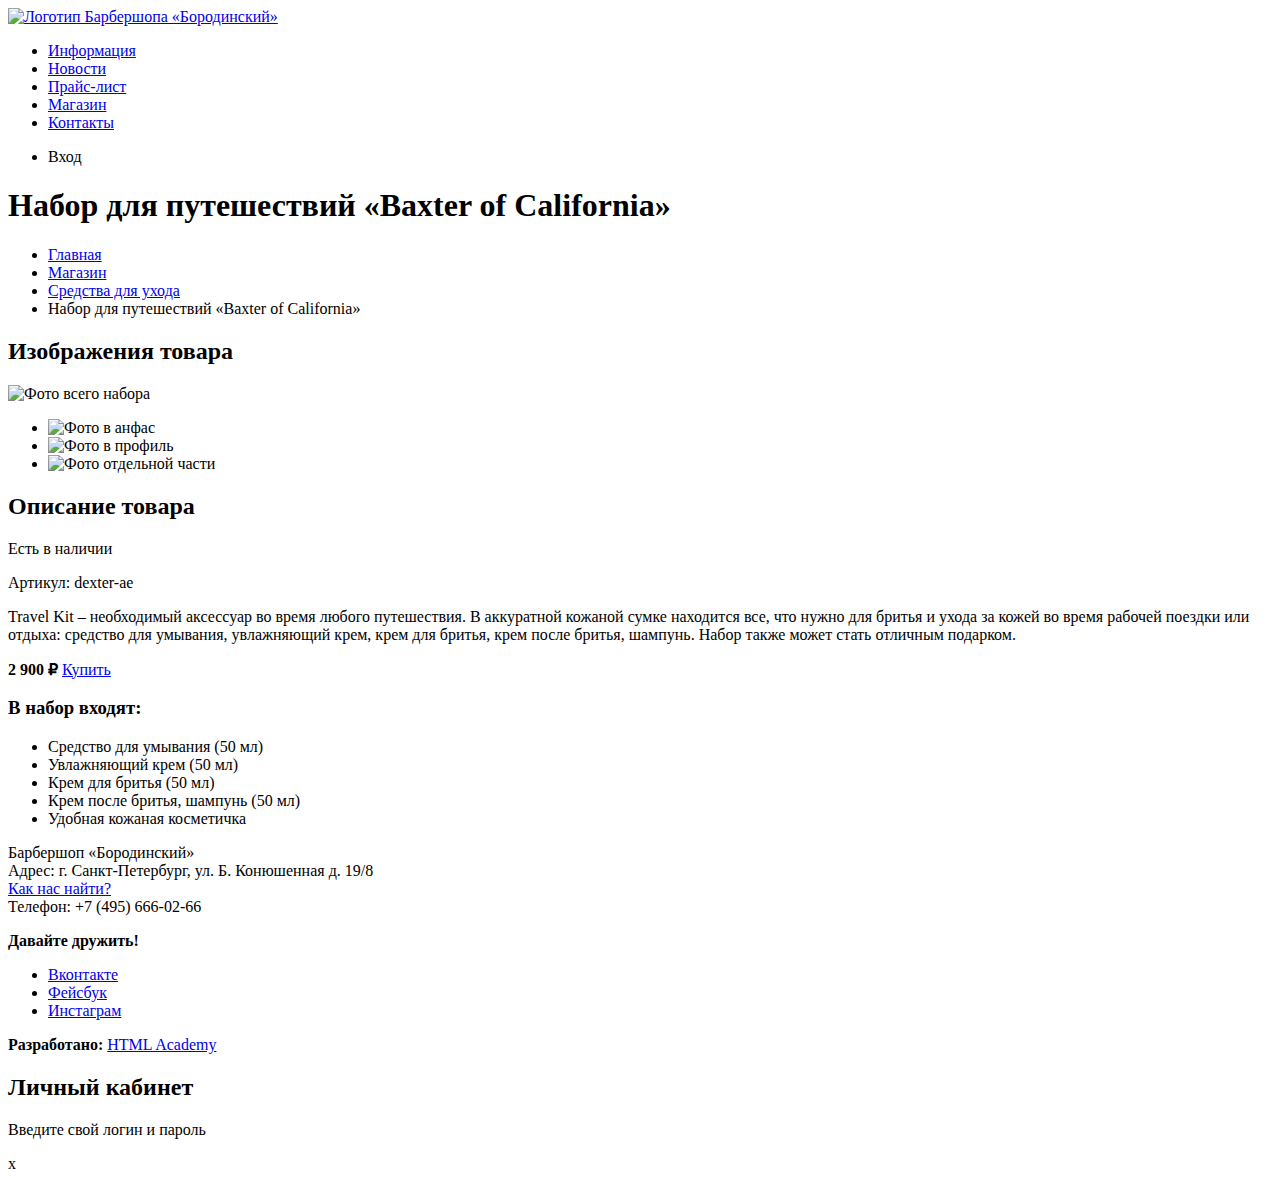
==== catalog-item.html @ e78800e5 "Создаем карточку товара" ====
<!DOCTYPE html>
<html lang="ru">
  <head>
    <meta charset="utf-8">
    <title>Набор для путешествий «Baxter of California</title>
  </head>
  <body>
    <header class="main-header">
      <nav class="main-navigation">
        <a class="main-header-logo" href="index.html">
          <img src="img/logo.svg" alt="Логотип Барбершопа «Бородинский»">
        </a>
        <ul class="site-navigation">
          <li><a href="info.html">Информация</a></li>
          <li><a href="news.html">Новости</a></li>
          <li><a href="price.html">Прайс-лист</a></li>
          <li class="site-navigation-current"><a href="catalog.html">Магазин</a></li>
          <li><a href="contacts.html">Контакты</a></li>
        </ul>
        <ul class="user-navigation">
          <li class="login-link">Вход</li>
        </ul>
      </nav>
    </header>
    <main class="container">
      <h1 class="page-title">Набор для путешествий «Baxter of California»</h1>
      <ul class="breadcrumbs">
        <li><a href="index.html">Главная</a></li>
        <li><a href="catalog.html">Магазин</a></li>
        <li><a href="#">Средства для ухода</a></li>
        <li class="breadcrumbs-current">Набор для путешествий «Baxter of California»</li>
      </ul>
      <section class="product-fotos">
        <h2 class="visually-hidden">Изображения товара</h2>
        <p class="product-foto-full">
          <img src="img/product-big.jpg" alt="Фото всего набора">
        </p>
        <ul class="product-photo-preview">
          <li><img src="img/product-small-1.jpg" alt="Фото в анфас"></li>
          <li><img src="img/product-small-2.jpg" alt="Фото в профиль"></li>
          <li><img src="img/product-small-3.jpg" alt="Фото отдельной части"></li>
        </ul>
      </section>
      <section class="product-info">
        <h2 class="visually-hiden">Описание товара</h2>
        <p class="product-availability">Есть в наличии</p>
        <p class="product-article">Артикул: dexter-ae</p>
        <p class="product-text">Travel Kit – необходимый аксессуар
         во время любого путешествия. В аккуратной кожаной сумке
         находится все, что нужно для бритья и ухода за кожей во
         время рабочей поездки или отдыха: средство для умывания,
         увлажняющий крем, крем для бритья, крем после бритья,
         шампунь. Набор также может стать отличным подарком.</p>
        <p class="product-price">
          <b>2 900 ₽</b>
          <a class="button" href="#">Купить</a>
        </p>
        <h3>В набор входят:</h3>
        <ul>
          <li>Средство для умывания (50 мл)</li>
          <li>Увлажняющий крем (50 мл)</li>
          <li>Крем для бритья (50 мл)</li>
          <li>Крем после бритья, шампунь (50 мл)</li>
          <li>Удобная кожаная косметичка</li>
        </ul>
      </section>
    </main>
    <footer class="main-footer">
      <p class="footer-contacts">
        Барбершоп «Бородинский»<br>
        Адрес: г. Санкт-Петербург, ул. Б. Конюшенная д. 19/8<br>
        <a href="map.html"> Как нас найти?</a><br>
        Телефон: +7 (495) 666-02-66
      </p>
      <div class="footer-social">
        <b>Давайте дружить!</b>
        <ul>
          <li><a class="social-button" href="#">Вконтакте</a></li>
          <li><a class="social-button" href="#">Фейсбук</a></li>
          <li><a class="social-button" href="#">Инстаграм</a></li>
        </ul>
      </div>
      <p class="footer-copyright">
        <b>Разработано:</b>
        <a class="button" href="https://htmlacademy.ru">HTML Academy</a>
      </p>
    </footer>

    <section class="modal modal-login">
      <h2>Личный кабинет</h2>
      <p>Введите свой логин и пароль</p>
      <!-- Здесь будет форма -->
      <span class="modal-close">x</span>
    </section>
  </body>
</html>
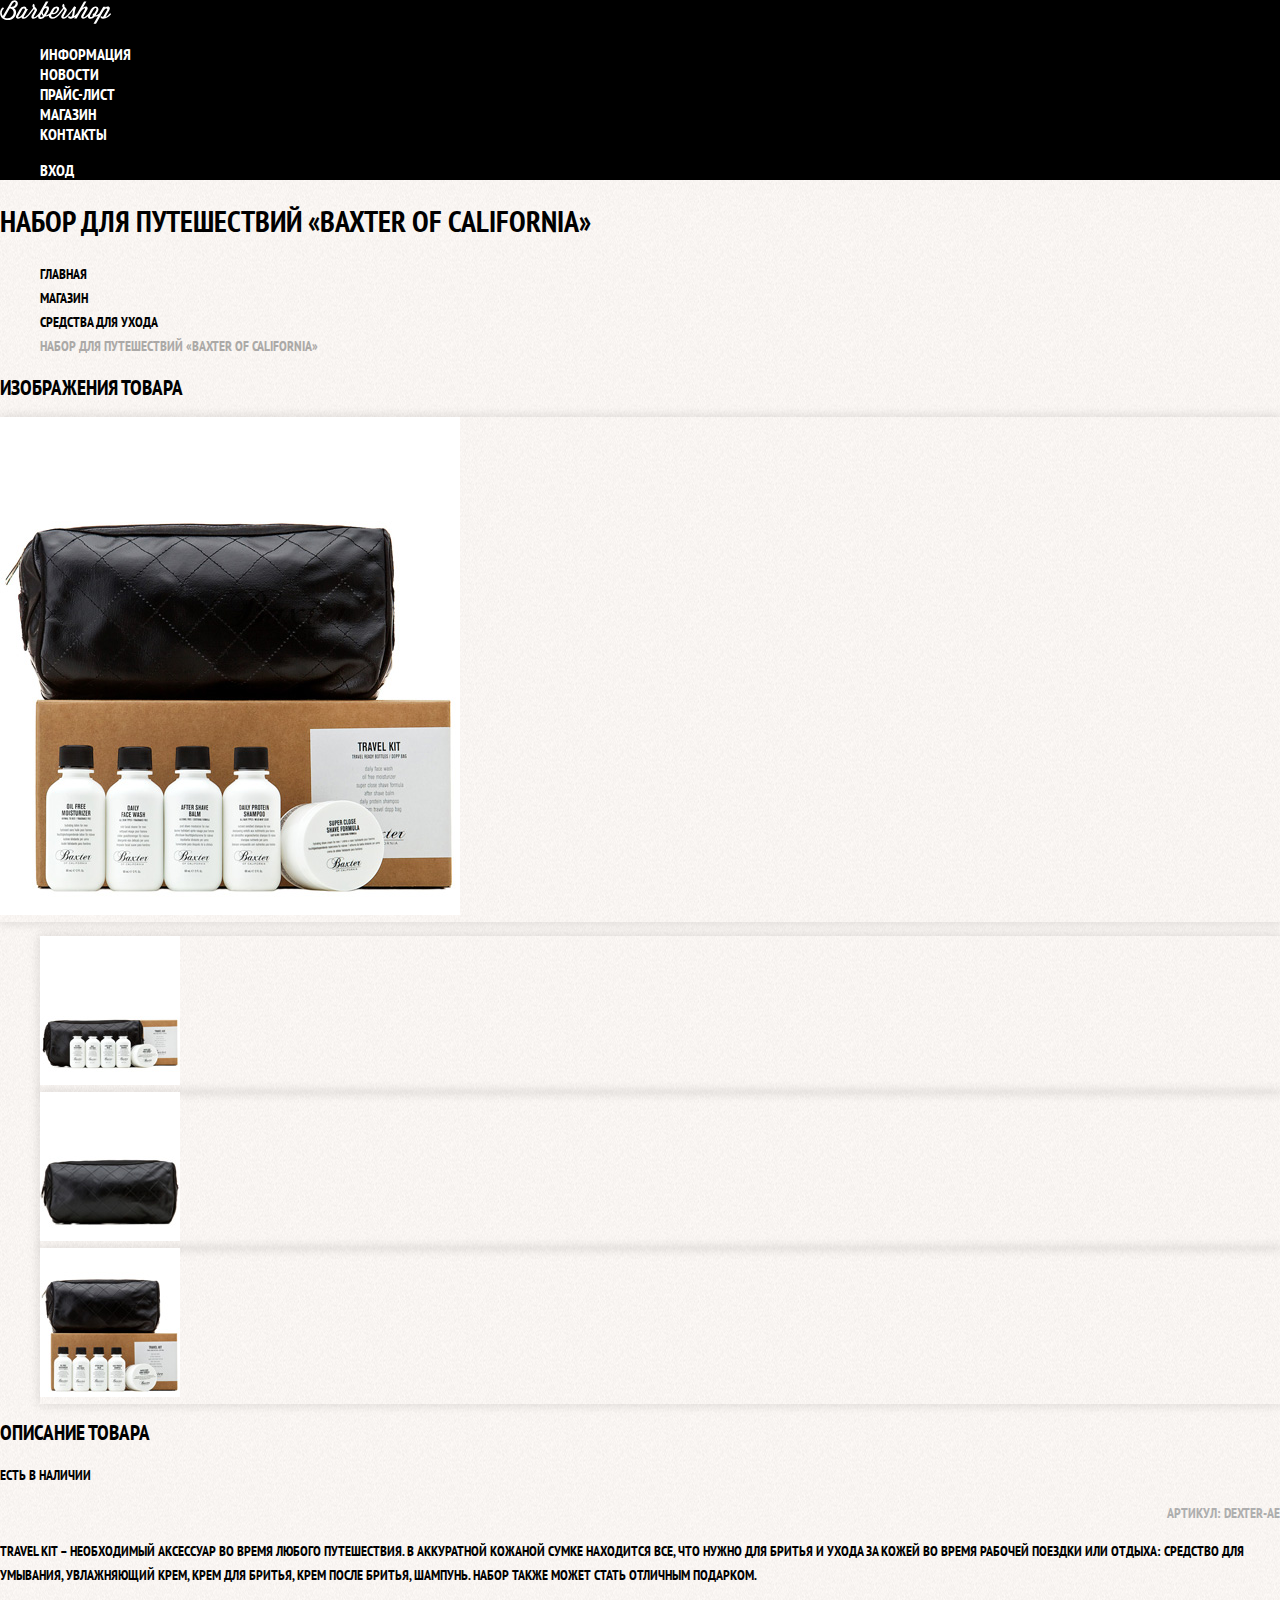
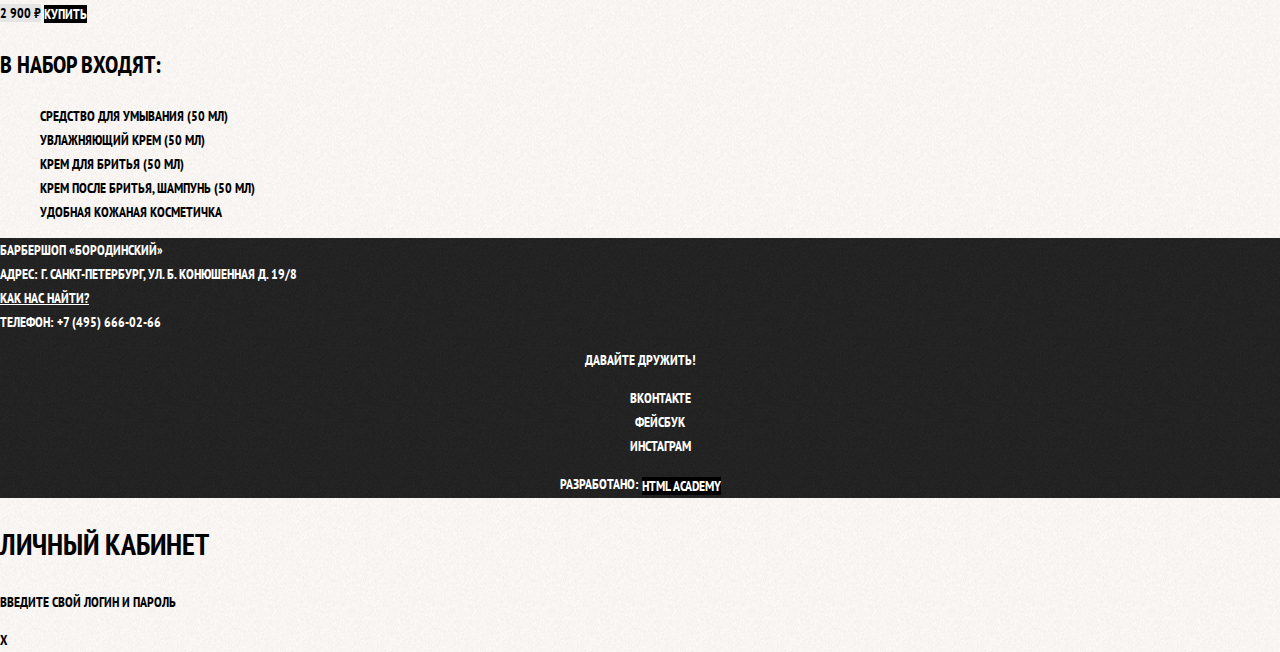
==== commit 32abb277: "Стилизация Главной, Каталога и Карточки товара" ====
--- a/catalog-item.html
+++ b/catalog-item.html
@@ -3,10 +3,15 @@
   <head>
     <meta charset="utf-8">
     <title>Набор для путешествий «Baxter of California</title>
+    <link href="https://fonts.googleapis.com/css?family=PT+Sans+Narrow:400,700&amp;subset=latin,cyrillic" rel="stylesheet">
+    <link href="css/normalize.css" rel="stylesheet">
+    <link href="css/style.css" rel="stylesheet">
   </head>
-  <body>
+
+  <body class="inner-page">
+
     <header class="main-header">
-      <nav class="main-navigation">
+      <nav  class="main-navigation">
         <a class="main-header-logo" href="index.html">
           <img src="img/logo.svg" alt="Логотип Барбершопа «Бородинский»">
         </a>
@@ -32,7 +37,7 @@
       </ul>
       <section class="product-fotos">
         <h2 class="visually-hidden">Изображения товара</h2>
-        <p class="product-foto-full">
+        <p class="product-photo-full">
           <img src="img/product-big.jpg" alt="Фото всего набора">
         </p>
         <ul class="product-photo-preview">
--- a/css/style.css
+++ b/css/style.css
@@ -0,0 +1,358 @@
+body {
+  margin: 0;
+  padding: 0;
+
+  font-family: "PT Sans Narrow", Arial, sans-serif;
+  font-size: 14px;
+  line-height: 24px;
+  font-weight: 700;
+  color: #ffffff;
+  text-transform: uppercase;
+
+  background-color: #000000;
+  background-image: url("../img/bg.jpg");
+  background-position: top center;
+  background-repeat: no-repeat;
+}
+
+/* Стили каталога */
+.inner-page {
+  color: #000000;
+
+  background-color: #f9f6f3;
+  background-image: url("../img/pattern-light.jpg");
+  background-position: 0 0;
+  background-repeat: repeat;
+}
+
+a {
+  text-decoration: none;
+}
+
+.button {
+  font: inherit;
+
+  text-align: center;
+  color: #ffffff;
+  vertical-align: middle;
+  text-transform: uppercase;
+
+  background-color: #000000;
+  border: none;
+}
+
+.button:hover,
+.button:focus,
+.button:active {
+  background-color: #663d15;
+}
+
+.main-navigation {
+  font-size: 16px;
+  line-height: 20px;
+  color: #ffffff;
+
+  background-color: #000000;
+}
+
+.site-navigation,
+.user-navigation {
+  list-style: none;
+}
+
+.site-navigation a,
+.user-navigation a {
+  color: #ffffff;
+}
+
+.site-navigation a:hover,
+.site-navigation a:focus,
+.user-navigation a:hover,
+.user-navigation a:focus {
+  background-color: #242424;
+}
+
+.features-list {
+  list-style: none;
+}
+
+.feature-item {
+  text-align: center;
+}
+
+.feature-item h3 {
+  font-size: 30px;
+  line-height: 42px;
+}
+
+.index-columns {
+  color: #000000;
+
+  background-color: f8f5f2;
+  background-image: url("../img/pattern-light.jpg");
+  background-position: 0 0;
+  background-repeat: repeat;
+}
+
+.index-columns h2 {
+  font-size: 30px;
+  line-height: 42px;
+}
+
+.news-list {
+  list-style: none;
+}
+
+.news-item time {
+  text-transform: none;
+}
+
+.gallery-content {
+  background-color: #cccccc;
+  border: 7px solid #ffffff;
+}
+
+.appointment-item input {
+  font: inherit;
+
+  background-color: transparent;
+  border: 2px solid #000000;
+}
+
+.appointment-item input:focus {
+  border-color: #663d15;
+}
+/* Стили каталога */
+.page-title {
+  font-size: 30px;
+  line-height: 42px;
+}
+/* Стили каталога */
+.breadcrumbs {
+  list-style: none;
+}
+/* Стили каталога */
+.breadcrumbs a {
+  color: #000000;
+}
+/* Стили каталога */
+.breadcrumbs a:hover,
+.breadcrumbs a:focus {
+  text-decoration: underline;
+}
+/* Стили каталога */
+.breadcrumbs-current {
+  color: #aba9a7;
+}
+/* Стили каталога */
+.filter fieldset {
+  border: none;
+}
+/* Стили каталога */
+.filter legend {
+  font-size: 24px;
+  line-height: 30px;
+}
+/* Стили каталога */
+.filter ul {
+  list-style: none;
+  line-height: 18px;
+}
+/* Стили каталога */
+.filter-input:hover + label,
+.filter-input:focus + label {
+  color: #663d15;
+}
+/* Стили каталога */
+.filter-input:disabled + label {
+  color: #000000;
+
+  opacity: 0.5;
+}
+/* Стили каталога */
+.catalog-list {
+  list-style: none;
+}
+/* Стили каталога */
+.catalog-item {
+  background-color: #f8f8f8;
+  box-shadow: 0 0 10px rgba(0, 0, 0, 0.1);
+}
+/* Стили каталога */
+.catalog-item:hover {
+  box-shadow: 0 0 10px rgba(0, 0, 0, 0.2);
+}
+/* Стили каталога */
+.catalog-item a {
+  color: #000000;
+}
+/* Стили каталога */
+.catalog-item h3 {
+  font-size: 14px;
+  line-height: 18px;
+}
+/* Стили каталога */
+.catalog-category {
+  text-transform: none;
+}
+/* Стили каталога */
+.catalog-item-price b {
+  font-size: 14px;
+  line-height: 20px;
+  text-align: center;
+
+  background-color: #e5e5e5;
+}
+/* Стили каталога */
+.catalog-item-price .button {
+  line-height: 20px;
+  color: #ffffff;
+}
+/* Стили каталога */
+.pagination-list {
+  list-style: none;
+}
+/* Стили каталога */
+.pagination-item a {
+  color: #ffffff;
+
+  background-color: #000000;
+}
+/* Стили каталога */
+.pagination-item a:hover,
+.pagination-item a:focus,
+.pagination-item a:active {
+  background-color: #663d15;
+}
+/* Стили каталога */
+.pagination-item-current a{
+  color: #000000;
+
+  background-color: #ffffff;
+}
+/* Стили каталога */
+.pagination-item-current a:hover,
+.pagination-item-current a:focus,
+.pagination-item-current a:active {
+  color: #000000;
+
+  background-color: #ffffff;
+}
+/* Стили карточки товара */
+.product-photo-preview {
+  list-style: none;
+}
+/* Стили карточки товара */
+.product-photo-preview li {
+  box-shadow: 0 0 10px 2px rgba(0, 0, 0, 0.1);
+}
+/* Стили карточки товара */
+.product-photo-full {
+  box-shadow: 0 0 10px 2px rgba(0, 0, 0, 0.1);
+}
+/* Стили карточки товара */
+.product-article {
+  text-align: right;
+  color: #aeaeae;
+}
+/* Стили карточки товара */
+.product-price b {
+  line-height: 20px;
+  text-align: center;
+
+  background-color: #e5e5e5;
+}
+/* Стили карточки товара */
+.product-info h3 {
+  font-size: 24px;
+  line-height: 30px;
+}
+/* Стили карточки товара */
+.product-info ul {
+  list-style: none;
+}
+
+.main-footer {
+  color: #ffffff;
+
+  background-color: #212121;
+  background-image: url("../img/pattern-dark.jpg");
+  background-position: 0 0;
+  background-repeat: repeat;
+}
+
+.footer-contacts a {
+  color: #ffffff;
+  text-decoration: underline;
+}
+
+.footer-contacts a:hover,
+.footer-contacts a:focus {
+  text-decoration: none;
+}
+
+.footer-social {
+  text-align: center;
+}
+
+.footer-social ul {
+  list-style: none;
+}
+
+.social-button {
+  color: #ffffff;
+}
+
+.footer-copyright {
+  text-align: center;
+}
+
+.footer-copyright .button:hover,
+.footer-copyright .button:focus {
+  color: #000000;
+
+  background-color: #ffffff;
+}
+
+.modal {
+  color: #000000;
+
+  background-color: #f8f3f0;
+  background-image: url("../img/pattern-light.jpg");
+  background-position: 0 0;
+  background-repeat: repeat;
+}
+
+.modal h2 {
+  font-size: 30px;
+  line-height: 42px;
+}
+
+.login-form input[type="text"],
+.login-form input[type="password"] {
+  font: inherit;
+  color: #000000;
+  text-transform: uppercase;
+
+  background-color: #f9f6f3;
+  border: 2px solid #000000;
+}
+
+.login-form input:focus {
+  border-color: #663d15;
+}
+
+.login-checkbox:hover,
+.login-checkbox:focus {
+  color: #663d15;
+}
+
+.restore {
+  color: #000000;
+  text-decoration: underline;
+}
+
+.restore:hover,
+.restore:focus {
+  text-decoration: none;
+}
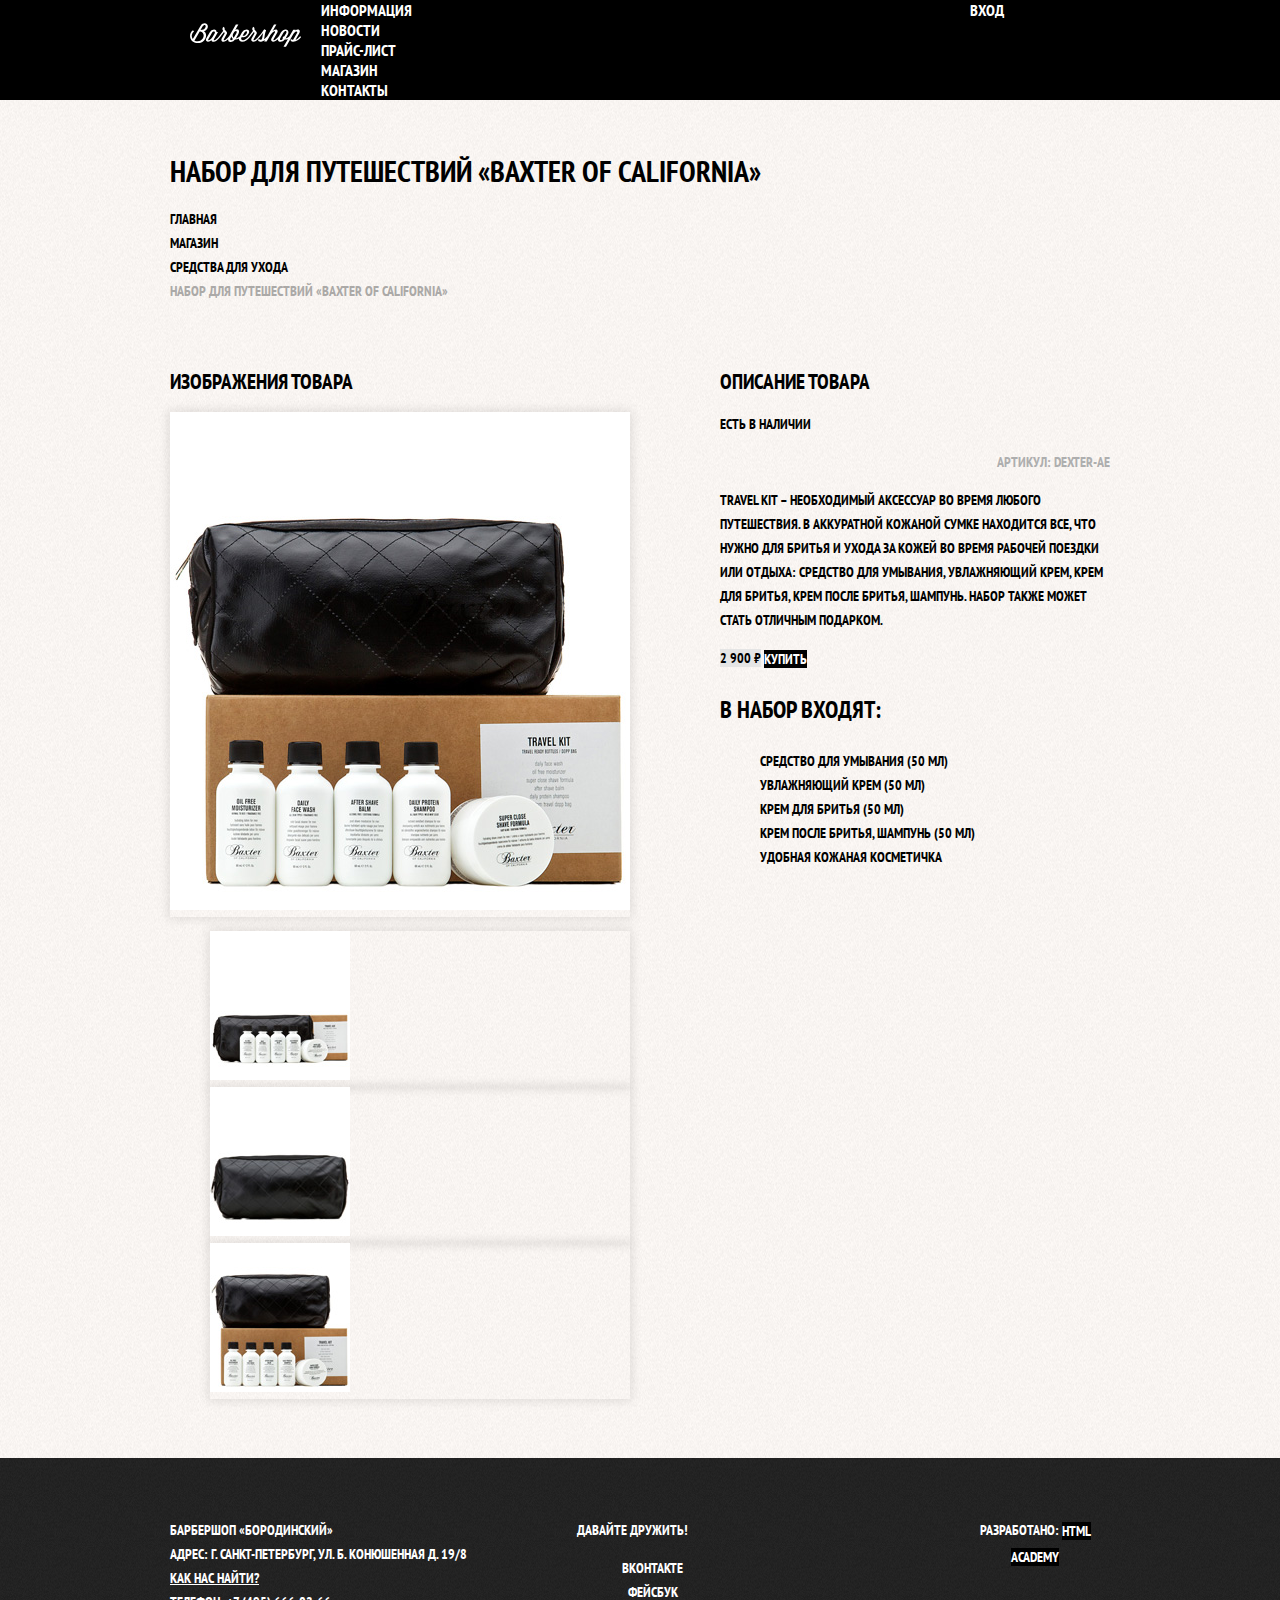
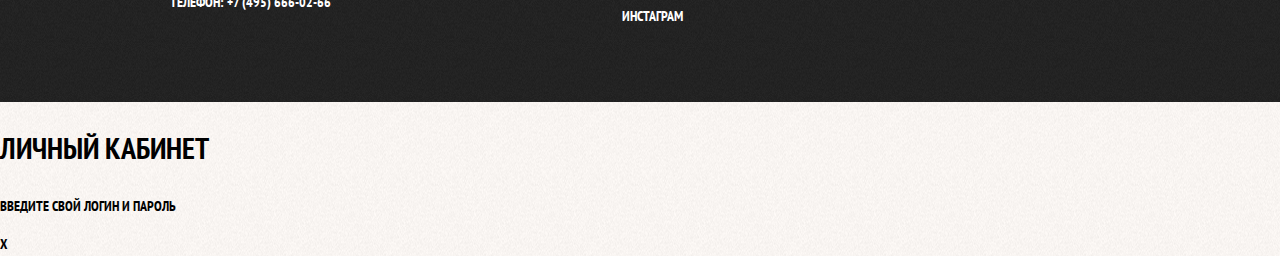
==== commit d020b280: "Сетка барбершоп" ====
--- a/catalog-item.html
+++ b/catalog-item.html
@@ -11,9 +11,9 @@
   <body class="inner-page">
 
     <header class="main-header">
-      <nav  class="main-navigation">
+      <nav  class="main-navigation container">
         <a class="main-header-logo" href="index.html">
-          <img src="img/logo.svg" alt="Логотип Барбершопа «Бородинский»">
+          <img src="img/logo.svg" width="111" height="24" alt="Логотип Барбершопа «Бородинский»">
         </a>
         <ul class="site-navigation">
           <li><a href="info.html">Информация</a></li>
@@ -27,6 +27,7 @@
         </ul>
       </nav>
     </header>
+
     <main class="container">
       <h1 class="page-title">Набор для путешествий «Baxter of California»</h1>
       <ul class="breadcrumbs">
@@ -35,60 +36,64 @@
         <li><a href="#">Средства для ухода</a></li>
         <li class="breadcrumbs-current">Набор для путешествий «Baxter of California»</li>
       </ul>
-      <section class="product-fotos">
-        <h2 class="visually-hidden">Изображения товара</h2>
-        <p class="product-photo-full">
-          <img src="img/product-big.jpg" alt="Фото всего набора">
-        </p>
-        <ul class="product-photo-preview">
-          <li><img src="img/product-small-1.jpg" alt="Фото в анфас"></li>
-          <li><img src="img/product-small-2.jpg" alt="Фото в профиль"></li>
-          <li><img src="img/product-small-3.jpg" alt="Фото отдельной части"></li>
-        </ul>
-      </section>
-      <section class="product-info">
-        <h2 class="visually-hiden">Описание товара</h2>
-        <p class="product-availability">Есть в наличии</p>
-        <p class="product-article">Артикул: dexter-ae</p>
-        <p class="product-text">Travel Kit – необходимый аксессуар
-         во время любого путешествия. В аккуратной кожаной сумке
-         находится все, что нужно для бритья и ухода за кожей во
-         время рабочей поездки или отдыха: средство для умывания,
-         увлажняющий крем, крем для бритья, крем после бритья,
-         шампунь. Набор также может стать отличным подарком.</p>
-        <p class="product-price">
-          <b>2 900 ₽</b>
-          <a class="button" href="#">Купить</a>
-        </p>
-        <h3>В набор входят:</h3>
-        <ul>
-          <li>Средство для умывания (50 мл)</li>
-          <li>Увлажняющий крем (50 мл)</li>
-          <li>Крем для бритья (50 мл)</li>
-          <li>Крем после бритья, шампунь (50 мл)</li>
-          <li>Удобная кожаная косметичка</li>
-        </ul>
+      <div class="catalog-columns">
+        <section class="product-photos">
+          <h2 class="visually-hidden">Изображения товара</h2>
+          <p class="product-photo-full">
+            <img src="img/product-big.jpg" width="460" height="498" alt="Фото всего набора">
+          </p>
+          <ul class="product-photo-preview">
+            <li><img src="img/product-small-1.jpg" width="140" height="149" alt="Фото в анфас"></li>
+            <li><img src="img/product-small-2.jpg" width="140" height="149" alt="Фото в профиль"></li>
+            <li><img src="img/product-small-3.jpg" width="140" height="149" alt="Фото отдельной части"></li>
+          </ul>
+        </section>
+        <section class="product-info">
+          <h2 class="visually-hiden">Описание товара</h2>
+          <p class="product-availability">Есть в наличии</p>
+          <p class="product-article">Артикул: dexter-ae</p>
+          <p class="product-text">Travel Kit – необходимый аксессуар
+           во время любого путешествия. В аккуратной кожаной сумке
+           находится все, что нужно для бритья и ухода за кожей во
+           время рабочей поездки или отдыха: средство для умывания,
+           увлажняющий крем, крем для бритья, крем после бритья,
+           шампунь. Набор также может стать отличным подарком.</p>
+          <p class="product-price">
+            <b>2 900 ₽</b>
+            <a class="button" href="#">Купить</a>
+          </p>
+          <h3>В набор входят:</h3>
+          <ul>
+            <li>Средство для умывания (50 мл)</li>
+            <li>Увлажняющий крем (50 мл)</li>
+            <li>Крем для бритья (50 мл)</li>
+            <li>Крем после бритья, шампунь (50 мл)</li>
+            <li>Удобная кожаная косметичка</li>
+          </ul>
+        </div>
       </section>
     </main>
     <footer class="main-footer">
-      <p class="footer-contacts">
-        Барбершоп «Бородинский»<br>
-        Адрес: г. Санкт-Петербург, ул. Б. Конюшенная д. 19/8<br>
-        <a href="map.html"> Как нас найти?</a><br>
-        Телефон: +7 (495) 666-02-66
-      </p>
-      <div class="footer-social">
-        <b>Давайте дружить!</b>
-        <ul>
-          <li><a class="social-button" href="#">Вконтакте</a></li>
-          <li><a class="social-button" href="#">Фейсбук</a></li>
-          <li><a class="social-button" href="#">Инстаграм</a></li>
-        </ul>
+      <div class="container">
+        <p class="footer-contacts">
+          Барбершоп «Бородинский»<br>
+          Адрес: г. Санкт-Петербург, ул. Б. Конюшенная д. 19/8<br>
+          <a href="map.html"> Как нас найти?</a><br>
+          Телефон: +7 (495) 666-02-66
+        </p>
+        <div class="footer-social">
+          <b>Давайте дружить!</b>
+          <ul>
+            <li><a class="social-button" href="#">Вконтакте</a></li>
+            <li><a class="social-button" href="#">Фейсбук</a></li>
+            <li><a class="social-button" href="#">Инстаграм</a></li>
+          </ul>
+        </div>
+        <p class="footer-copyright">
+          <b>Разработано:</b>
+          <a class="button" href="https://htmlacademy.ru">HTML Academy</a>
+        </p>
       </div>
-      <p class="footer-copyright">
-        <b>Разработано:</b>
-        <a class="button" href="https://htmlacademy.ru">HTML Academy</a>
-      </p>
     </footer>
 
     <section class="modal modal-login">
--- a/css/style.css
+++ b/css/style.css
@@ -15,6 +15,7 @@
   background-repeat: no-repeat;
 }
 
+
 /* Стили каталога */
 .inner-page {
   color: #000000;
@@ -25,6 +26,16 @@
   background-repeat: repeat;
 }
 
+.main-header {
+  margin-bottom: 75px;
+}
+
+.inner-page .main-header {
+  margin-bottom: 50px;
+
+  background-color: #000000;
+}
+
 a {
   text-decoration: none;
 }
@@ -48,16 +59,66 @@
 }
 
 .main-navigation {
+  display: flex;
+  flex-direction: column;
+  align-items: center;
+
   font-size: 16px;
   line-height: 20px;
   color: #ffffff;
 
+  background-color: transparent;
+}
+
+.inner-page .main-navigation {
+  display: flex;
+  align-items: flex-start;
+  flex-direction: row;
+}
+
+.main-header-logo {
+  order: 2;
+  width: 368px;
+  height: 153px;
+}
+
+.inner-page .main-header-logo {
+  order: 0;
+
+  width: 111px;
+  height: 24px;
+  padding: 23px 20px;
+}
+
+.main-navigation-wrapper {
+  width: 100%;
+  margin-bottom: 60px;
+
   background-color: #000000;
+}
+
+.main-navigation-wrapper .container {
+  display: flex;
+  justify-content: space-between;
 }
 
 .site-navigation,
 .user-navigation {
   list-style: none;
+  margin: 0;
+  padding: 0;
+}
+
+.site-navigation {
+  width: 620px;
+}
+
+.user-navigation {
+  width: 140px;
+}
+
+.inner-page .user-navigation {
+  margin-left: auto;
 }
 
 .site-navigation a,
@@ -72,11 +133,27 @@
   background-color: #242424;
 }
 
+.container {
+  width: 940px;
+  margin: 0 auto;
+  padding: 0 10px;
+}
+
+.features {
+  margin-bottom: 80px;
+}
+
 .features-list {
+  display: flex;
+  justify-content: space-between;
+  margin: 0;
+  padding: 0;
+
   list-style: none;
 }
 
 .feature-item {
+  width: 300px;
   text-align: center;
 }
 
@@ -86,9 +163,14 @@
 }
 
 .index-columns {
-  color: #000000;
-
-  background-color: f8f5f2;
+  display: flex;
+  justify-content: space-between;
+  padding: 50px 80px;
+  margin-bottom: 35px;
+
+  color: #000000;
+
+  background-color: #f8f5f2;
   background-image: url("../img/pattern-light.jpg");
   background-position: 0 0;
   background-repeat: repeat;
@@ -99,12 +181,20 @@
   line-height: 42px;
 }
 
+.news {
+  width: 380px;
+}
+
 .news-list {
   list-style: none;
 }
 
 .news-item time {
   text-transform: none;
+}
+
+.gallery {
+  width: 300px;
 }
 
 .gallery-content {
@@ -112,6 +202,14 @@
   border: 7px solid #ffffff;
 }
 
+.contacts {
+  width: 380px;
+}
+
+.appointment {
+  width: 300px;
+}
+
 .appointment-item input {
   font: inherit;
 
@@ -124,11 +222,19 @@
 }
 /* Стили каталога */
 .page-title {
+  margin: 0;
+  margin-bottom: 15px;
+  padding: 0;
+
   font-size: 30px;
   line-height: 42px;
 }
 /* Стили каталога */
 .breadcrumbs {
+  padding: 0;
+  margin: 0;
+  margin-bottom: 50px;
+
   list-style: none;
 }
 /* Стили каталога */
@@ -144,6 +250,15 @@
 .breadcrumbs-current {
   color: #aba9a7;
 }
+
+.catalog-columns {
+  display: flex;
+  justify-content: space-between;
+}
+
+.filters {
+  width: 180px;
+}
 /* Стили каталога */
 .filter fieldset {
   border: none;
@@ -169,14 +284,32 @@
 
   opacity: 0.5;
 }
+
+.catalog {
+  width: 700px;
+}
 /* Стили каталога */
 .catalog-list {
+  display: flex;
+  flex-wrap: wrap;
+  padding: 0;
+  margin: 0;
+  margin-bottom: 25px;
+
   list-style: none;
 }
 /* Стили каталога */
 .catalog-item {
+  width: 220px;
+  margin-bottom: 20px;
+  margin-right: 20px;
+
   background-color: #f8f8f8;
   box-shadow: 0 0 10px rgba(0, 0, 0, 0.1);
+}
+
+.catalog-item:nth-child(3n) {
+  margin-right: 0;
 }
 /* Стили каталога */
 .catalog-item:hover {
@@ -210,6 +343,9 @@
 }
 /* Стили каталога */
 .pagination-list {
+  padding: 0;
+  margin: 0;
+
   list-style: none;
 }
 /* Стили каталога */
@@ -242,6 +378,10 @@
 .product-photo-preview {
   list-style: none;
 }
+
+.product-photos {
+  width: 460px;
+}
 /* Стили карточки товара */
 .product-photo-preview li {
   box-shadow: 0 0 10px 2px rgba(0, 0, 0, 0.1);
@@ -262,6 +402,10 @@
 
   background-color: #e5e5e5;
 }
+
+.product-info {
+  width: 390px;
+}
 /* Стили карточки товара */
 .product-info h3 {
   font-size: 24px;
@@ -273,6 +417,9 @@
 }
 
 .main-footer {
+  margin-top: 65px;
+  padding: 60px 0;
+
   color: #ffffff;
 
   background-color: #212121;
@@ -281,6 +428,20 @@
   background-repeat: repeat;
 }
 
+.inner-page .main-footer {
+  margin-top: 45px;
+}
+
+.main-footer .container {
+  display: flex;
+}
+
+.footer-contacts {
+  width: 320px;
+  margin: 0;
+  margin-right: 70px;
+}
+
 .footer-contacts a {
   color: #ffffff;
   text-decoration: underline;
@@ -292,6 +453,8 @@
 }
 
 .footer-social {
+  width: 145px;
+
   text-align: center;
 }
 
@@ -304,6 +467,9 @@
 }
 
 .footer-copyright {
+  width: 150px;
+  margin: 0;
+  margin-left: auto;
   text-align: center;
 }
 
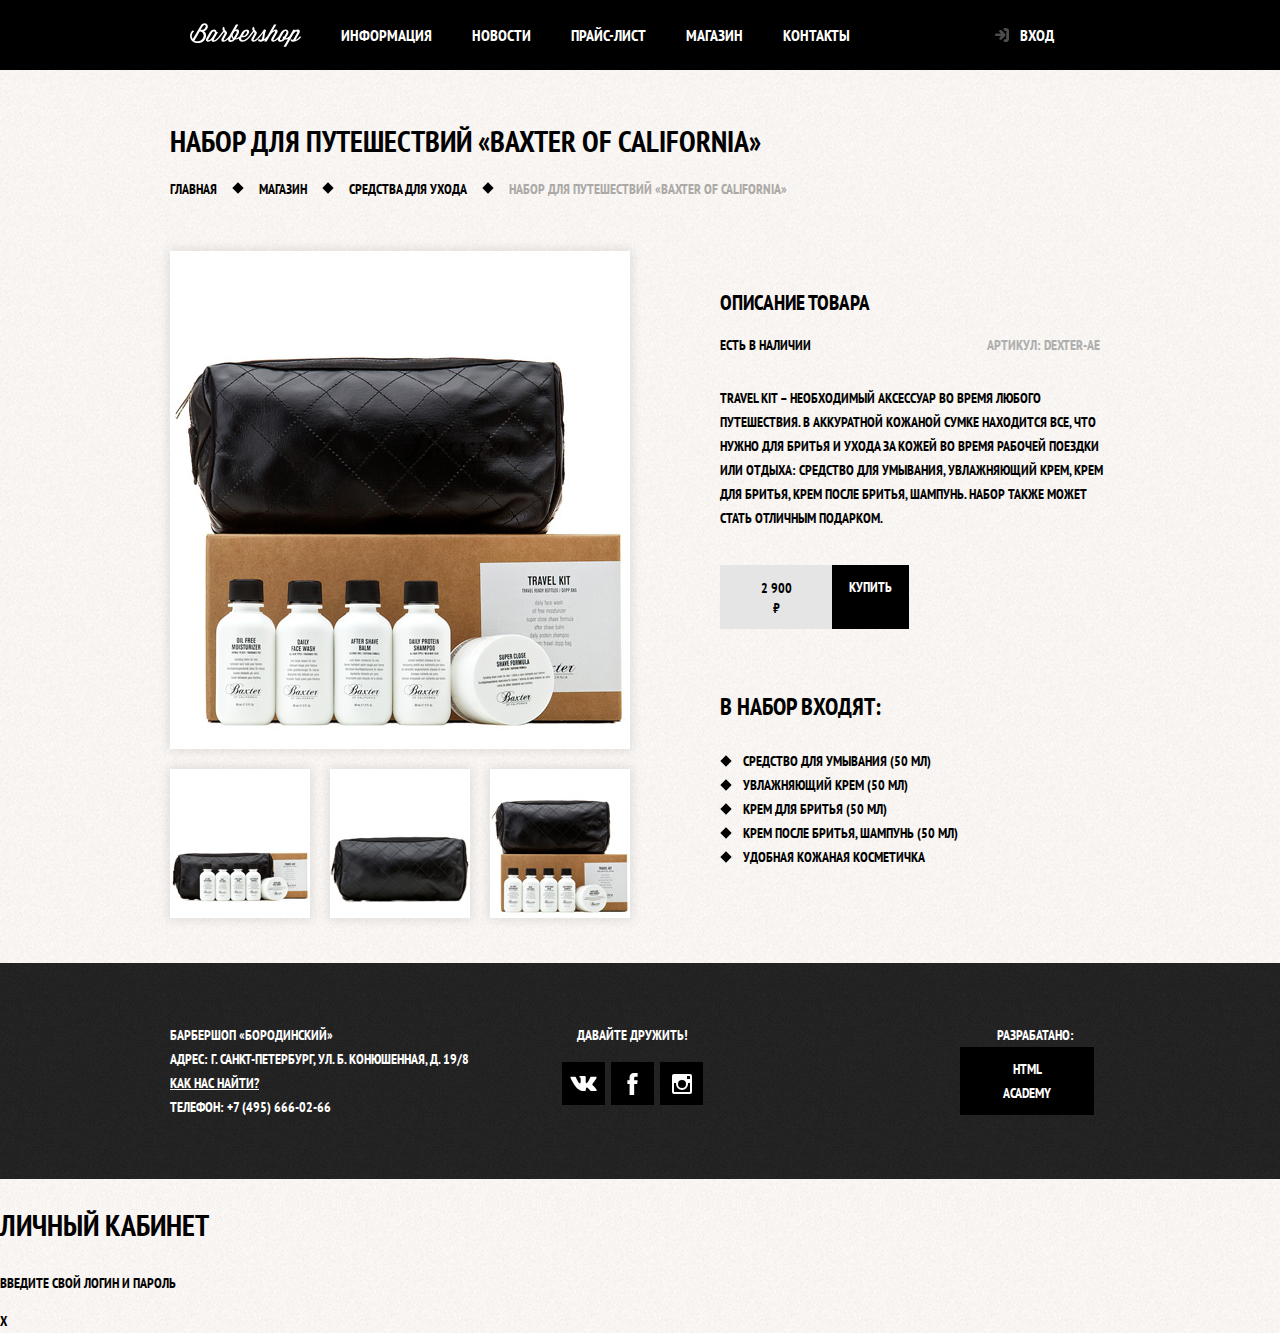
==== commit a915cf63: "Стилизация декоративных элементов" ====
--- a/catalog-item.html
+++ b/catalog-item.html
@@ -11,19 +11,19 @@
   <body class="inner-page">
 
     <header class="main-header">
-      <nav  class="main-navigation container">
+      <nav class="main-navigation container">
         <a class="main-header-logo" href="index.html">
-          <img src="img/logo.svg" width="111" height="24" alt="Логотип Барбершопа «Бородинский»">
+          <img src="img/logo.svg" alt="Логотип Барбершопа «Бородинский»">
         </a>
         <ul class="site-navigation">
           <li><a href="info.html">Информация</a></li>
           <li><a href="news.html">Новости</a></li>
-          <li><a href="price.html">Прайс-лист</a></li>
+          <li><a href="prace.html">Прайс-лист</a></li>
           <li class="site-navigation-current"><a href="catalog.html">Магазин</a></li>
           <li><a href="contacts.html">Контакты</a></li>
         </ul>
         <ul class="user-navigation">
-          <li class="login-link">Вход</li>
+          <li><a class="login-link">Вход</a></li>
         </ul>
       </nav>
     </header>
@@ -50,8 +50,10 @@
         </section>
         <section class="product-info">
           <h2 class="visually-hiden">Описание товара</h2>
-          <p class="product-availability">Есть в наличии</p>
-          <p class="product-article">Артикул: dexter-ae</p>
+          <div class="product-description">
+            <p class="product-availability">Есть в наличии</p>
+            <p class="product-article">Артикул: dexter-ae</p>
+          </div>
           <p class="product-text">Travel Kit – необходимый аксессуар
            во время любого путешествия. В аккуратной кожаной сумке
            находится все, что нужно для бритья и ухода за кожей во
@@ -77,21 +79,36 @@
       <div class="container">
         <p class="footer-contacts">
           Барбершоп «Бородинский»<br>
-          Адрес: г. Санкт-Петербург, ул. Б. Конюшенная д. 19/8<br>
-          <a href="map.html"> Как нас найти?</a><br>
+          Адрес: г. Санкт-Петербург, ул. Б. Конюшенная, д. 19/8<br>
+          <a href="map.html">Как нас найти?</a><br>
           Телефон: +7 (495) 666-02-66
         </p>
         <div class="footer-social">
           <b>Давайте дружить!</b>
           <ul>
-            <li><a class="social-button" href="#">Вконтакте</a></li>
-            <li><a class="social-button" href="#">Фейсбук</a></li>
-            <li><a class="social-button" href="#">Инстаграм</a></li>
+            <li><a class="social-button" href="#"><span class="visually-hidden">Вконтакте</span>
+              <svg xmlns="http://www.w3.org/2000/svg" width="27" height="15" viewBox="0 0 26.14 14.91">
+                <path d="M26 13.47l-.09-.17a13.55 13.55 0 0 0-2.6-3q-.87-.83-1.1-1.12A1 1 0 0 1 22 8a10.27 10.27 0 0 1 1.22-1.78l.88-1.16q2.35-3.13 2-4L26 .94a.8.8 0 0 0-.4-.22 2.14 2.14 0 0 0-.87 0h-3.92a.51.51 0 0 0-.27 0h-.3a.6.6 0 0 0-.15.14.93.93 0 0 0-.14.24 22.22 22.22 0 0 1-1.46 3.06q-.5.84-.93 1.46a7 7 0 0 1-.71.91 4.94 4.94 0 0 1-.52.47q-.23.18-.35.15l-.23-.05a.9.9 0 0 1-.31-.33 1.49 1.49 0 0 1-.16-.53v-.55-.65-.57-1.12-1-.75a3.14 3.14 0 0 0 0-.62 2.12 2.12 0 0 0-.14-.44.73.73 0 0 0-.28-.33 1.57 1.57 0 0 0-.46-.18A9 9 0 0 0 12.57 0a8.93 8.93 0 0 0-3.25.33 1.83 1.83 0 0 0-.52.41q-.25.3-.07.33a1.67 1.67 0 0 1 1.16.59l.08.16a2.6 2.6 0 0 1 .19.63 6.32 6.32 0 0 1 .12 1 10.59 10.59 0 0 1 0 1.7q-.07.71-.13 1.1a2.21 2.21 0 0 1-.18.64 2.69 2.69 0 0 1-.16.3l-.07.07a1 1 0 0 1-.37.07.86.86 0 0 1-.46-.19 3.27 3.27 0 0 1-.56-.52 7 7 0 0 1-.66-.93q-.37-.6-.76-1.42l-.22-.39q-.2-.38-.56-1.11t-.62-1.43A.9.9 0 0 0 5.2.9h-.07a.93.93 0 0 0-.22-.16A1.44 1.44 0 0 0 4.6.65L.87.68A1 1 0 0 0 .1.94L0 1a.44.44 0 0 0 0 .22 1.08 1.08 0 0 0 .08.37Q.9 3.53 1.86 5.31t1.66 2.87Q4.23 9.27 5 10.24t1 1.24l.37.41.34.33a8.06 8.06 0 0 0 1 .78 16.34 16.34 0 0 0 1.4.9 7.6 7.6 0 0 0 1.79.72 6.19 6.19 0 0 0 2 .22h1.57a1.08 1.08 0 0 0 .72-.3l.05-.07a.9.9 0 0 0 .1-.25 1.38 1.38 0 0 0 0-.37 4.48 4.48 0 0 1 .09-1.05 2.77 2.77 0 0 1 .23-.71 1.74 1.74 0 0 1 .29-.4 1.19 1.19 0 0 1 .23-.2h.11a.86.86 0 0 1 .77.21 4.52 4.52 0 0 1 .83.79q.39.47.93 1.05a6.41 6.41 0 0 0 1 .87l.27.16a3.31 3.31 0 0 0 .71.3 1.53 1.53 0 0 0 .76.07l3.48-.05a1.58 1.58 0 0 0 .8-.17.68.68 0 0 0 .34-.37 1.06 1.06 0 0 0 0-.46 1.71 1.71 0 0 0-.1-.36z" fill="#fff">
+                </path>
+              </svg>
+            </a></li>
+            <li><a class="social-button" href="#"><span class="visually-hidden">Фейсбук</span>
+              <svg xmlns="http://www.w3.org/2000/svg" width="19" height="22" viewBox="0 0 10.15 21.74">
+                <path d="M3.34 1.12A4.77 4.77 0 0 1 6.53 0h3.61v3.81H7.81a1.07 1.07 0 0 0-1.09.83v2.55h3.42c-.08 1.23-.24 2.45-.41 3.67h-3v10.87H2.21V10.86H0V7.21h2.19V3.66a3.83 3.83 0 0 1 1.15-2.54z" fill="#fff">
+                </path>
+              </svg>
+            </a></li>
+            <li><a class="social-button" href="#"><span class="visually-hidden">Инстаграм</span>
+              <svg xmlns="http://www.w3.org/2000/svg" width="20" height="20" viewBox="0 0 20 20">
+                <path d="M18 0H2a2 2 0 0 0-2 2v16a2 2 0 0 0 2 2h16a2 2 0 0 0 2-2V2a2 2 0 0 0-2-2zm-8 6a4 4 0 1 1-4 4 4 4 0 0 1 4-4zM2.5 18a.47.47 0 0 1-.5-.5V9h2.1a3.4 3.4 0 0 0-.1 1 6 6 0 1 0 12 0 3.4 3.4 0 0 0-.1-1H18v8.5a.47.47 0 0 1-.5.5zM18 4.5a.47.47 0 0 1-.5.5h-2a.47.47 0 0 1-.5-.5v-2a.47.47 0 0 1 .5-.5h2a.47.47 0 0 1 .5.5z" fill="#fff">
+                </path>
+              </svg>
+            </a></li>
           </ul>
         </div>
         <p class="footer-copyright">
-          <b>Разработано:</b>
-          <a class="button" href="https://htmlacademy.ru">HTML Academy</a>
+          <b>Разрабатано:</b>
+          <a class="button" href="https://htmlacademy.ru"> HTML Academy</a>
         </p>
       </div>
     </footer>
--- a/css/style.css
+++ b/css/style.css
@@ -15,6 +15,28 @@
   background-repeat: no-repeat;
 }
 
+img {
+  max-width: 100%;
+  height: auto;
+}
+
+.visually-hidden:not(:focus):not(:active),
+input[type="checkbox"].visually-hidden,
+input[type="radio"].visually-hidden {
+  position: absolute;
+
+  width: 1px;
+  height: 1px;
+  margin: -1px;
+  border: 0;
+  padding: 0;
+
+  white-space: nowrap;
+
+  clip-path: inset(100%);
+  clip: rect(0 0 0 0);
+  overflow: hidden;
+}
 
 /* Стили каталога */
 .inner-page {
@@ -41,8 +63,11 @@
 }
 
 .button {
+  display: inline-block;
+  margin-right: 16px;
+  padding: 10px 30px;
+
   font: inherit;
-
   text-align: center;
   color: #ffffff;
   vertical-align: middle;
@@ -58,6 +83,13 @@
   background-color: #663d15;
 }
 
+.button.disabled,
+.button:disabled {
+  cursor: default;
+  opacity: 0.5;
+  background-color: #000000;
+}
+
 .main-navigation {
   display: flex;
   flex-direction: column;
@@ -110,10 +142,14 @@
 }
 
 .site-navigation {
+  display: flex;
+  flex-wrap: wrap;
   width: 620px;
+
 }
 
 .user-navigation {
+  display: flex;
   width: 140px;
 }
 
@@ -123,6 +159,10 @@
 
 .site-navigation a,
 .user-navigation a {
+  display: block;
+  padding: 25px 20px;
+
+  vertical-align: middle;
   color: #ffffff;
 }
 
@@ -133,6 +173,35 @@
   background-color: #242424;
 }
 
+.user-navigation .login-link {
+  position: relative;
+  padding-left: 50px;
+}
+
+.login-link::before {
+  content: "";
+
+  position: absolute;
+  top: 27px;
+  left: 24px;
+
+  width: 16px;
+  height: 18px;
+
+  background-image: url("../img/login.svg");
+  background-repeat: no-repeat;
+  background-position: 0 0;
+
+
+  opacity: 0.3;
+}
+
+.login-link:hover::before,
+.login-link:focus::before,
+.login-link:active::before {
+  opacity: 1;
+}
+
 .container {
   width: 940px;
   margin: 0 auto;
@@ -158,8 +227,33 @@
 }
 
 .feature-item h3 {
+  position: relative;
+
+  margin: 0;
+  margin-bottom: 60px;
+
   font-size: 30px;
   line-height: 42px;
+}
+
+.feature-item h3::after {
+  content: "";
+
+  position: absolute;
+  bottom: -30px;
+  left: 50%;
+  margin-left: -10px;
+
+  width: 20px;
+  height: 20px;
+
+  background-color: #ffffff;
+
+  transform: rotate(45deg);
+}
+
+.feature-item p {
+  margin: 0 10px;
 }
 
 .index-columns {
@@ -171,12 +265,17 @@
   color: #000000;
 
   background-color: #f8f5f2;
-  background-image: url("../img/pattern-light.jpg");
-  background-position: 0 0;
-  background-repeat: repeat;
+  background-image:
+    url("../img/line.png"),
+    url("../img/pattern-light.jpg");
+  background-position: center, 0 0;
+  background-repeat: no-repeat, repeat;
 }
 
 .index-columns h2 {
+  margin: 0;
+  margin-bottom: 25px;
+
   font-size: 30px;
   line-height: 42px;
 }
@@ -186,7 +285,19 @@
 }
 
 .news-list {
+  margin: 0;
+  margin-bottom: 25px;
+  padding: 0;
+
   list-style: none;
+}
+
+.news-item {
+  margin-bottom: 25px;
+}
+
+.news-item p {
+  margin: 0;
 }
 
 .news-item time {
@@ -197,20 +308,85 @@
   width: 300px;
 }
 
+.gallery-container {
+  position: relative;
+  height: 260px;
+}
+
 .gallery-content {
+  height: 164px;
+  margin: 0;
+
   background-color: #cccccc;
   border: 7px solid #ffffff;
 }
 
+.gallery-content img {
+  width: 286px;
+  height: 164px;
+}
+
+.gallery-button {
+  box-sizing: border-box;
+  position: absolute;
+  bottom: 0;
+
+  width: 140px;
+  margin: 0;
+}
+
+.gallery-button-back {
+  left: 0;
+}
+
+.gallery-button-next {
+  right: 0;
+}
+
 .contacts {
   width: 380px;
 }
 
+.contacts p {
+  margin: 0;
+  margin-bottom: 25px;
+}
+
 .appointment {
   width: 300px;
 }
 
+.appointment-info {
+  margin: 0;
+  margin-bottom: 15px;
+}
+
+.appointment-form {
+  display: flex;
+  flex-wrap: wrap;
+  justify-content: space-between;
+}
+
+.appointment-item {
+  width: 140px;
+  margin: 0;
+  margin-bottom: 10px;
+}
+
+.appointment-item label {
+  display: block;
+  margin-bottom: 9px;
+  margin-left: 15px;
+}
+
 .appointment-item input {
+  box-sizing: border-box;
+  width: 140px;
+  padding-top: 8px;
+  padding-left: 15px;
+  padding-right: 15px;
+  padding-bottom: 7px;
+
   font: inherit;
 
   background-color: transparent;
@@ -220,6 +396,13 @@
 .appointment-item input:focus {
   border-color: #663d15;
 }
+
+.appointment .button {
+  display: block;
+  width: 100%;
+  margin-right: 10px;
+  margin-right: 0;
+}
 /* Стили каталога */
 .page-title {
   margin: 0;
@@ -231,11 +414,39 @@
 }
 /* Стили каталога */
 .breadcrumbs {
+  display: flex;
+  justify-content: flex-start;
+  flex-wrap: wrap;
   padding: 0;
   margin: 0;
   margin-bottom: 50px;
 
   list-style: none;
+}
+
+.breadcrumbs li {
+  position: relative;
+
+  margin-right: 42px;
+}
+
+.breadcrumbs li:last-child {
+  margin-right: 0;
+}
+
+.breadcrumbs li::after {
+  content: "";
+
+  position: absolute;
+  top: 7px;
+  right: -25px;
+
+  width: 8px;
+  height: 8px;
+
+  background-color: #000000;
+
+  transform: rotate(45deg);
 }
 /* Стили каталога */
 .breadcrumbs a {
@@ -251,6 +462,10 @@
   color: #aba9a7;
 }
 
+.breadcrumbs-current::after {
+  display: none;
+}
+
 .catalog-columns {
   display: flex;
   justify-content: space-between;
@@ -261,28 +476,110 @@
 }
 /* Стили каталога */
 .filter fieldset {
+  padding: 0;
+  margin: 0;
+  margin-bottom: 30px;
+
   border: none;
 }
+
+.filter fieldset:first-child {
+  margin-bottom: 35px;
+}
 /* Стили каталога */
 .filter legend {
+  margin-bottom: 26px;
+
   font-size: 24px;
   line-height: 30px;
 }
 /* Стили каталога */
 .filter ul {
+  padding: 0;
+  margin: 0;
+
   list-style: none;
   line-height: 18px;
+}
+
+.filter-option {
+  margin-bottom: 19px;
+  padding-left: 45px;
+}
+
+.filter-option label {
+  position: relative;
+
+  display: block;
+
+  cursor: pointer;
+  user-select: none;
 }
 /* Стили каталога */
 .filter-input:hover + label,
 .filter-input:focus + label {
   color: #663d15;
 }
-/* Стили каталога */
+
+.filter-input-checkbox + label::before {
+  content: "";
+  position: absolute;
+  left: -42px;
+  top: 0;
+
+  width: 16px;
+  height: 16px;
+
+  border: 2px solid #000000;
+}
+
+.filter-input-checkbox:checked + label::after {
+  content: "";
+
+  position: absolute;
+  top: 4px;
+  left: -38px;
+
+  width: 12px;
+  height: 12px;
+
+  background-image: url("../img/cross.svg");
+  background-repeat: no-repeat;
+  background-position: 0 0;
+}
+/* Стили каталога */
+.filter-input-radio + label::before {
+  content: "";
+
+  position: absolute;
+  left: -42px;
+  top: -1px;
+
+  width: 16px;
+  height: 16px;
+
+  border: 2px solid #000000;
+  border-radius: 50%;
+}
+
 .filter-input:disabled + label {
   color: #000000;
 
   opacity: 0.5;
+}
+
+.filter-input-radio:checked + label::after {
+  content: "";
+
+  position: absolute;
+  top: 5px;
+  left: -36px;
+
+  width: 8px;
+  height: 8px;
+
+  background-color: #000000;
+  border-radius: 50%;
 }
 
 .catalog {
@@ -317,39 +614,79 @@
 }
 /* Стили каталога */
 .catalog-item a {
+  display: flex;
+  flex-direction: column;
   color: #000000;
 }
 /* Стили каталога */
 .catalog-item h3 {
+  order: 1;
+  margin-top: 17px;
+  margin-bottom: 12px;
+  margin-left: 16px;
+  margin-right: 15px;
   font-size: 14px;
   line-height: 18px;
 }
 /* Стили каталога */
 .catalog-category {
+  display: block;
+
   text-transform: none;
 }
-/* Стили каталога */
+
+.catalog-item-image {
+  width: 220px;
+  height: 165px;
+  margin: 0;
+}
+
+.catalog-item-price {
+  display: flex;
+  margin: 15px;
+  margin-top: 0;
+}
+
 .catalog-item-price b {
+  width: 112px;
+  padding: 13px 25px 11px;
+
   font-size: 14px;
   line-height: 20px;
   text-align: center;
 
   background-color: #e5e5e5;
 }
-/* Стили каталога */
+
 .catalog-item-price .button {
+  width: 50px;
+  padding: 13px 18px 11px;
+  margin-right: 0;
+
   line-height: 20px;
   color: #ffffff;
 }
 /* Стили каталога */
 .pagination-list {
+  display: flex;
+  flex-wrap: wrap;
   padding: 0;
   margin: 0;
 
   list-style: none;
 }
+
+.pagination-item {
+  margin-right: 5px;
+}
+
+.pagination-item:last-child {
+  margin-right: 0;
+}
 /* Стили каталога */
 .pagination-item a {
+  display: block;
+  padding: 10px 19px;
   color: #ffffff;
 
   background-color: #000000;
@@ -376,6 +713,10 @@
 }
 /* Стили карточки товара */
 .product-photo-preview {
+  display: flex;
+  padding: 0;
+  margin: 0;
+
   list-style: none;
 }
 
@@ -384,11 +725,34 @@
 }
 /* Стили карточки товара */
 .product-photo-preview li {
+  width: 140px;
+  height: 149px;
+  margin-right: 20px;
+
   box-shadow: 0 0 10px 2px rgba(0, 0, 0, 0.1);
+}
+
+.product-photo-preview li:nth-child(3n) {
+  margin-right: 0;
 }
 /* Стили карточки товара */
 .product-photo-full {
+  width: 460px;
+  height: 498px;
+  margin: 0;
+  margin-bottom: 20px;
   box-shadow: 0 0 10px 2px rgba(0, 0, 0, 0.1);
+}
+
+.product-description {
+  display: flex;
+  justify-content: space-between;
+  padding-right: 10px;
+  margin-bottom: 29px;
+}
+
+.product-description p {
+  width: 200px;
 }
 /* Стили карточки товара */
 .product-article {
@@ -397,23 +761,77 @@
 }
 /* Стили карточки товара */
 .product-price b {
+  width: 112px;
+  padding-top: 13px;
+  padding-left: 36px;
+  padding-right: 36px;
+  padding-bottom: 11px;
+
   line-height: 20px;
   text-align: center;
 
   background-color: #e5e5e5;
+
+  box-sizing: border-box;
+}
+
+.product-price .button {
+  padding-left: 17px;
+  padding-right: 17px;
 }
 
 .product-info {
   width: 390px;
+  padding-top: 23px;
+}
+
+.product-info p {
+  margin: 0;
 }
 /* Стили карточки товара */
 .product-info h3 {
+  margin: 0;
+  margin-bottom: 27px;
+
   font-size: 24px;
   line-height: 30px;
 }
+
+.product-info .product-text {
+  margin-bottom: 35px;
+}
+
+.product-info .product-price {
+  display: flex;
+  margin-bottom: 63px;
+}
 /* Стили карточки товара */
 .product-info ul {
+  margin: 0;
+  padding: 0;
+
   list-style: none;
+}
+
+.product-info li {
+  position: relative;
+
+  padding-left: 23px;
+}
+
+.product-info li::before {
+  content: "";
+
+  position: absolute;
+  top: 8px;
+  left: 2px;
+
+  width: 8px;
+  height: 8px;
+
+  background-color: #000000;
+
+  transform: rotate(45deg);
 }
 
 .main-footer {
@@ -459,11 +877,38 @@
 }
 
 .footer-social ul {
+  display: flex;
+  width: 141px;
+  flex-wrap: wrap;
+  justify-content: space-between;
   list-style: none;
+  margin: 0 auto;
+  padding: 0;
+}
+
+.footer-social b {
+  display: block;
+  margin-bottom: 15px;
 }
 
 .social-button {
-  color: #ffffff;
+  display: flex;
+  align-items: center;
+  justify-content: center;
+  width: 43px;
+  height: 43px;
+
+  background-color: #000000;
+}
+
+.social-button:hover,
+.social-button:focus {
+  background-color: #ffffff;
+}
+
+.social-button:hover path,
+.social-button:focus path {
+  fill: #000000;
 }
 
 .footer-copyright {
@@ -471,6 +916,11 @@
   margin: 0;
   margin-left: auto;
   text-align: center;
+}
+
+.footer-copyright b {
+  display: block;
+  margin-right: 0;
 }
 
 .footer-copyright .button:hover,
